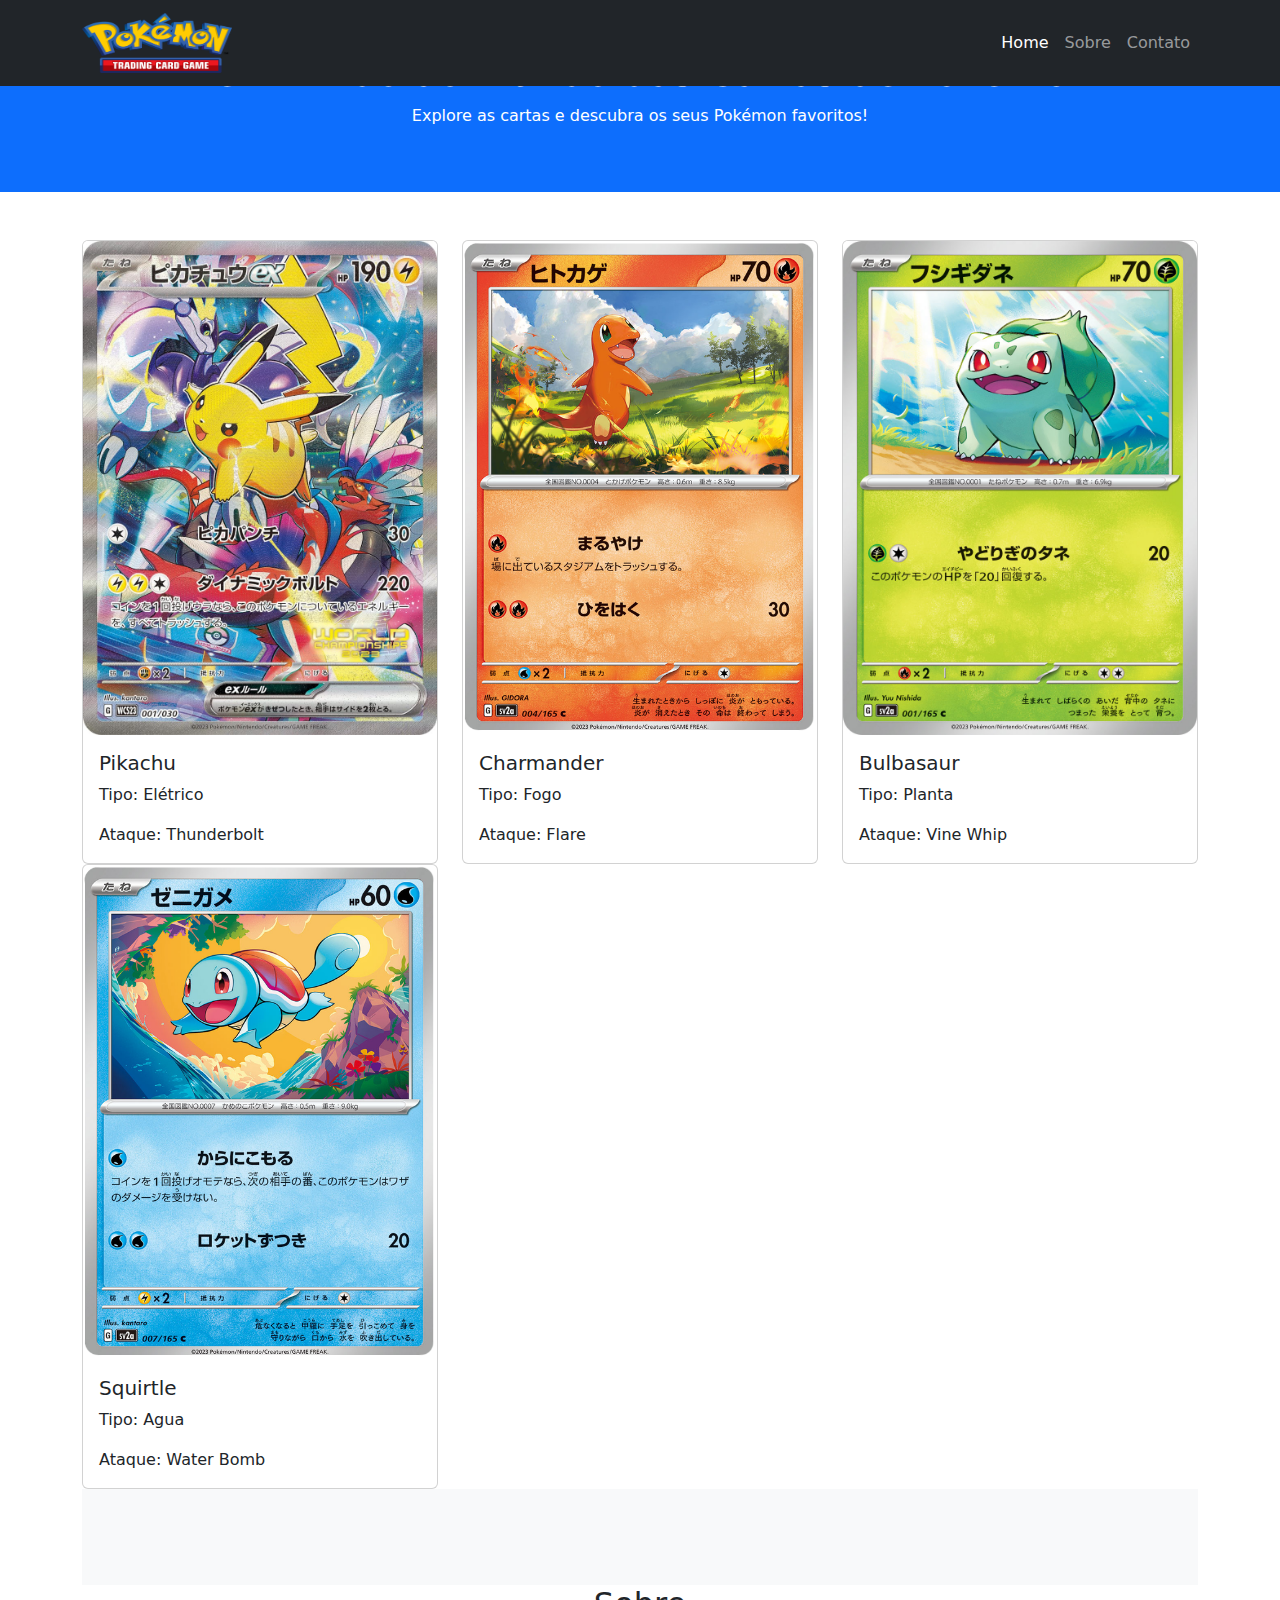
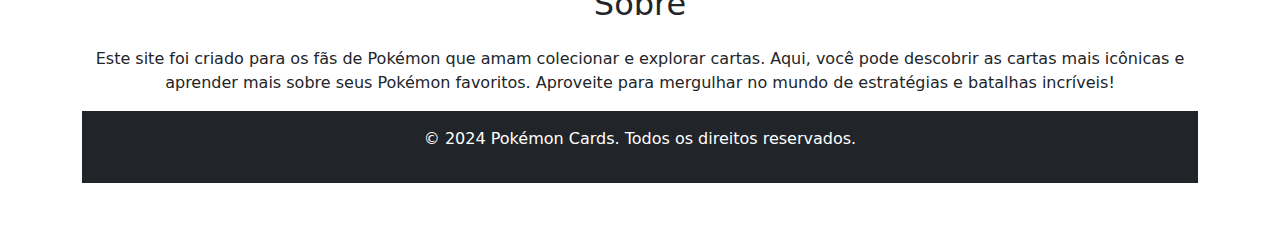
==== Projeto bootstrap/index.html @ de91c6cf "Add files via upload" ====
<!DOCTYPE html>
<html lang="pt-br">
<head>
  <meta charset="UTF-8">
  <meta name="viewport" content="width=device-width, initial-scale=1.0">
  <title>Cartas de Pokémon</title>
  <link href="https://cdn.jsdelivr.net/npm/bootstrap@5.3.0-alpha3/dist/css/bootstrap.min.css" rel="stylesheet">
</head>
<body>
  <!-- Navbar -->
  <nav class="navbar navbar-expand-lg navbar-dark bg-dark fixed-top">
    <div class="container">
      <a class="navbar-brand" href="#home">
        <img src="1280px-Pokémon_Trading_Card_Game_logo.svg-2512130793.png" width="150" height="60" alt="">
      </a>
      <button class="navbar-toggler" type="button" data-bs-toggle="collapse" data-bs-target="#navbarNav" aria-controls="navbarNav" aria-expanded="false" aria-label="Toggle navigation">
        <span class="navbar-toggler-icon"></span>
      </button>
      <div class="collapse navbar-collapse" id="navbarNav">
        <ul class="navbar-nav ms-auto">
          <li class="nav-item">
            <a class="nav-link active" href="#home">Home</a>
          </li>
          <li class="nav-item">
            <a class="nav-link" href="#sobre">Sobre</a>
          </li>
          <li class="nav-item">
            <a class="nav-link" href="#contato">Contato</a>
          </li>
        </ul>
      </div>
    </div>
  </nav>

  <!-- Cabeçalho -->
  <header class="bg-primary text-white text-center py-5">
    <h1>Bem-vindo ao Mundo das Cartas de Pokémon</h1>
    <p>Explore as cartas e descubra os seus Pokémon favoritos!</p>
  </header>

  <!-- selecao de cartas-->
  <div class="container my-5">
    <div class="row">
      <!-- carta 1 -->
      <div class="col-md-4">
        <div class="card">
          <a href="pikachu.html">
            <img src="pikachu\pikachu-ex-xy-promos-xy174-1470287814.jpg" class="card-img-top" alt="Pikachu">
          </a>
          <div class="card-body">
            <h5 class="card-title">Pikachu</h5>
            <p class="card-text">Tipo: Elétrico</p>
            <p class="card-text">Ataque: Thunderbolt</p>
          </div>
        </div>
      </div>
      <!-- carta 2 -->
      <div class="col-md-4">
        <div class="card">
            <a href="charmander.html">
                <img src="Charmander\charmander.png" class="card-img-top" alt="Charmander">
            </a>
          <div class="card-body">
            <h5 class="card-title">Charmander</h5>
            <p class="card-text">Tipo: Fogo</p>
            <p class="card-text">Ataque: Flare</p>
          </div>
        </div>
      </div>
      <!-- carta 3 -->
      <div class="col-md-4">
        <div class="card">
          <a href="bulbasoar.html">
            <img src="bulbasour\Bulbasaur.CG.46-3924616127.png" class="card-img-top" alt="Bulbasaur">
          </a>
          <div class="card-body">
            <h5 class="card-title">Bulbasaur</h5>
            <p class="card-text">Tipo: Planta</p>
            <p class="card-text">Ataque: Vine Whip</p>
          </div>
        </div>
      </div>
      <!-- carta 4 -->
      <div class="col-md-4">
        <div class="card">
          <a href="squirtle.html">
            <img src="squirtle\Squirtle.png" class="card-img-top" alt="Squirtle">
          </a>
          <div class="card-body">
            <h5 class="card-title">Squirtle</h5>
            <p class="card-text">Tipo: Agua</p>
            <p class="card-text">Ataque: Water Bomb</p>
          </div>
        </div>
    </div>
  </div>
  <!--seção sobre-->
  <section id="sobre" class="bg-light py-5"></section>
    <div class="container">
      <h2 class="text-center mb-4">Sobre</h2>
      <p class="text-center">
        Este site foi criado para os fãs de Pokémon que amam colecionar e explorar cartas. 
        Aqui, você pode descobrir as cartas mais icônicas e aprender mais sobre seus Pokémon favoritos.
        Aproveite para mergulhar no mundo de estratégias e batalhas incríveis!
      </p>
    </div>
  </section>

  <!-- Direito do pokemon, vai que a nintendo me processa -->
  <footer class="bg-dark text-white text-center py-3">
    <p>&copy; 2024 Pokémon Cards. Todos os direitos reservados.</p>
  </footer>

  <script src="https://cdn.jsdelivr.net/npm/bootstrap@5.3.0-alpha3/dist/js/bootstrap.bundle.min.js"></script>
</body>
</html>
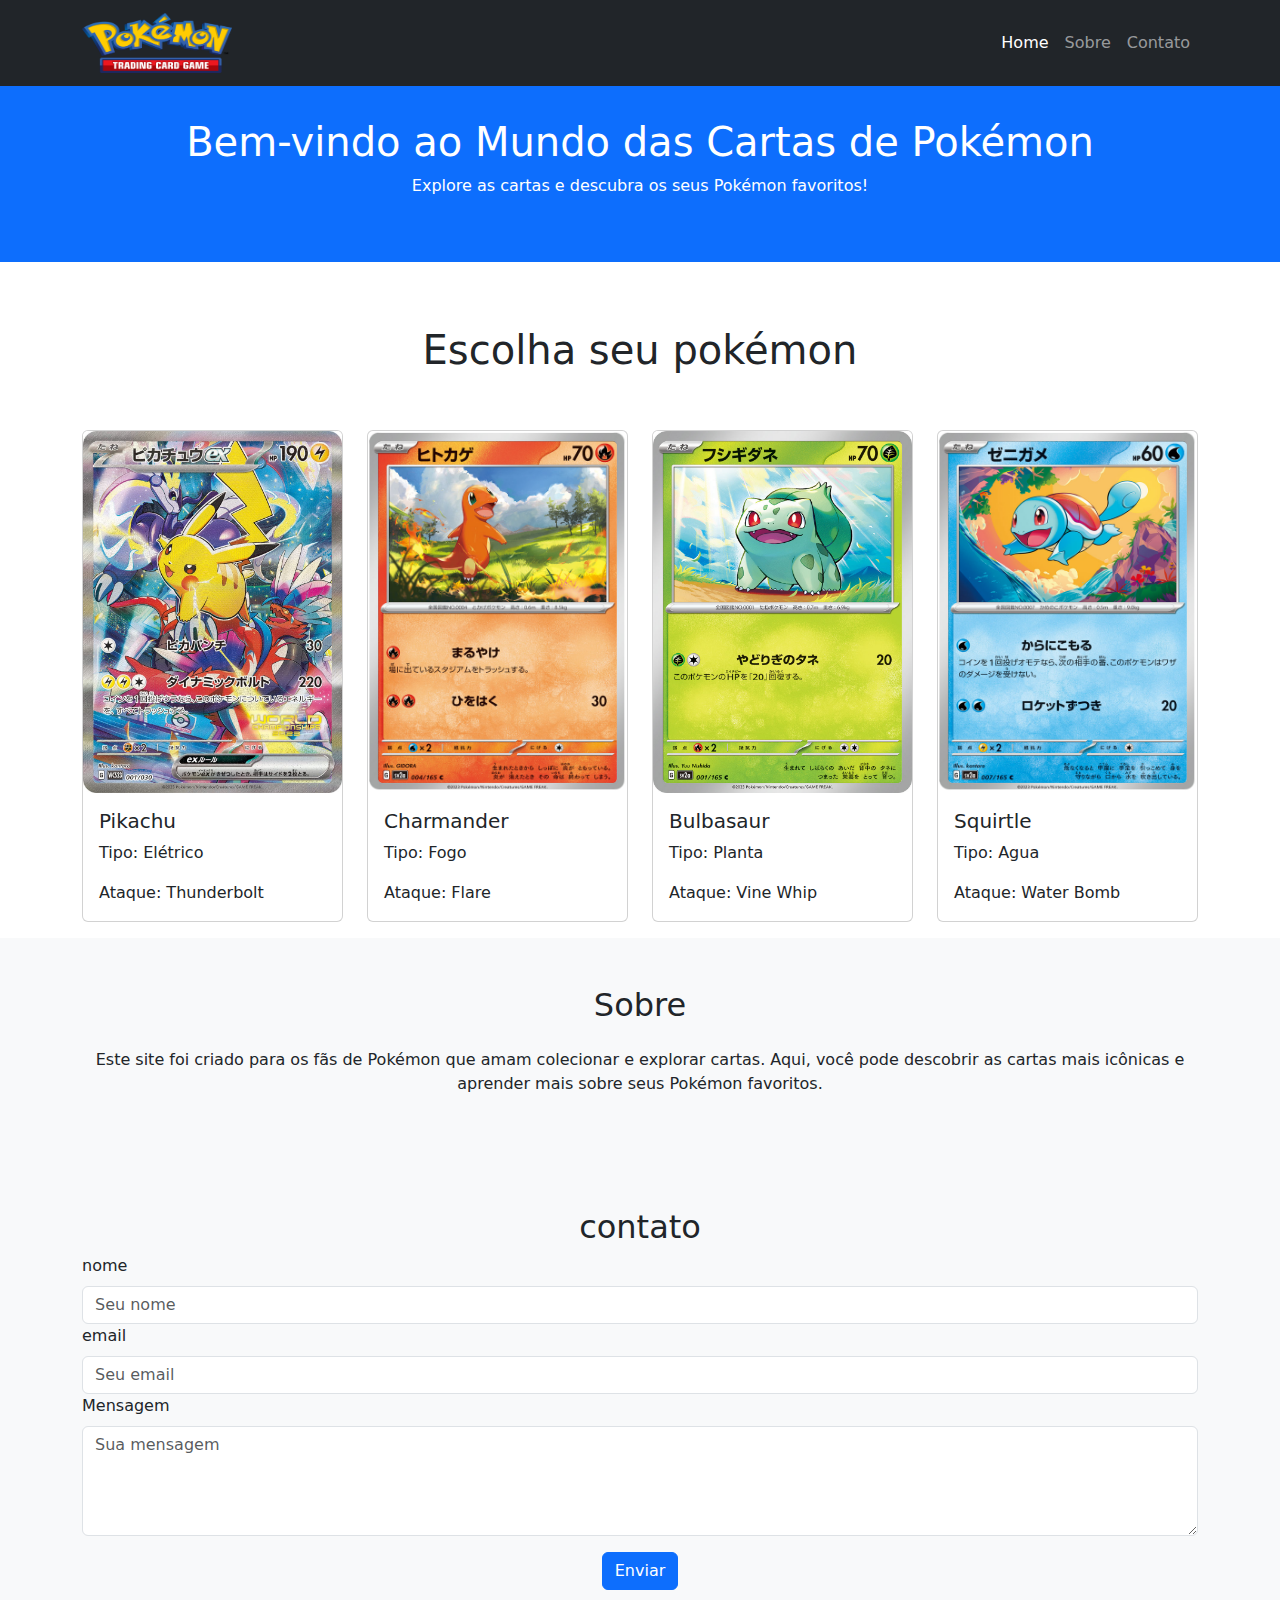
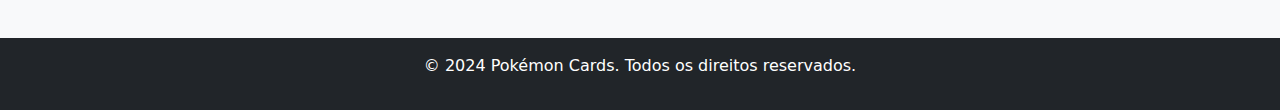
==== commit cd304009: "Add files via upload" ====
--- a/Projeto bootstrap/index.html
+++ b/Projeto bootstrap/index.html
@@ -5,6 +5,7 @@
   <meta name="viewport" content="width=device-width, initial-scale=1.0">
   <title>Cartas de Pokémon</title>
   <link href="https://cdn.jsdelivr.net/npm/bootstrap@5.3.0-alpha3/dist/css/bootstrap.min.css" rel="stylesheet">
+  <link href="style.css" rel="stylesheet">
 </head>
 <body>
   <!-- Navbar -->
@@ -33,16 +34,19 @@
   </nav>
 
   <!-- Cabeçalho -->
-  <header class="bg-primary text-white text-center py-5">
+  <header class="bg-primary text-white text-center py-5" id="home">
     <h1>Bem-vindo ao Mundo das Cartas de Pokémon</h1>
     <p>Explore as cartas e descubra os seus Pokémon favoritos!</p>
   </header>
 
   <!-- selecao de cartas-->
-  <div class="container my-5">
+  <div class="container my-3">
     <div class="row">
+        <header class="text-center py-5" id="home">
+            <h1>Escolha seu pokémon</h1>
+          </header>
       <!-- carta 1 -->
-      <div class="col-md-4">
+      <div class="col-md-3">
         <div class="card">
           <a href="pikachu.html">
             <img src="pikachu\pikachu-ex-xy-promos-xy174-1470287814.jpg" class="card-img-top" alt="Pikachu">
@@ -55,7 +59,7 @@
         </div>
       </div>
       <!-- carta 2 -->
-      <div class="col-md-4">
+      <div class="col-md-3">
         <div class="card">
             <a href="charmander.html">
                 <img src="Charmander\charmander.png" class="card-img-top" alt="Charmander">
@@ -68,7 +72,7 @@
         </div>
       </div>
       <!-- carta 3 -->
-      <div class="col-md-4">
+      <div class="col-md-3">
         <div class="card">
           <a href="bulbasoar.html">
             <img src="bulbasour\Bulbasaur.CG.46-3924616127.png" class="card-img-top" alt="Bulbasaur">
@@ -81,7 +85,7 @@
         </div>
       </div>
       <!-- carta 4 -->
-      <div class="col-md-4">
+      <div class="col-md-3">
         <div class="card">
           <a href="squirtle.html">
             <img src="squirtle\Squirtle.png" class="card-img-top" alt="Squirtle">
@@ -92,17 +96,42 @@
             <p class="card-text">Ataque: Water Bomb</p>
           </div>
         </div>
+        </div>
     </div>
   </div>
   <!--seção sobre-->
-  <section id="sobre" class="bg-light py-5"></section>
+  <section id="sobre" class="bg-light py-5">
     <div class="container">
       <h2 class="text-center mb-4">Sobre</h2>
       <p class="text-center">
         Este site foi criado para os fãs de Pokémon que amam colecionar e explorar cartas. 
         Aqui, você pode descobrir as cartas mais icônicas e aprender mais sobre seus Pokémon favoritos.
-        Aproveite para mergulhar no mundo de estratégias e batalhas incríveis!
       </p>
+    </div>
+  </section>
+
+  <!--seção contato-->
+  <section id="contato" class="bg-light py-5">
+    <div class="container">
+        <h2 class="text-center">contato</h2>
+        <form>
+            <div>
+                <label for="nome" class="form-label">nome</label>
+                <input type="text" class="form-control" id="nome" placeholder="Seu nome">
+            </div>
+            <div>
+                <label for="email" class="form-label">email</label>
+                <input type="text" class="form-control" id="nome" placeholder="Seu email">
+            </div>
+            <div>
+                    <label for="mensagem" class="form-label">Mensagem</label>
+                    <textarea class="form-control" id="mensagem" rows="4" placeholder="Sua mensagem"></textarea>
+            </div>
+            <p></p>
+            <div class="text-center">
+                <button type="submit" class="btn btn-primary">Enviar</button>
+            </div>
+        </form>
     </div>
   </section>
 
--- a/Projeto bootstrap/style.css
+++ b/Projeto bootstrap/style.css
@@ -0,0 +1,11 @@
+body{
+    padding-top: 70px;
+}
+.card {
+    transition: transform 0.3s ease, box-shadow 0.3s ease;
+  }
+  
+  .card:hover {
+    transform: scale(1.05);
+    box-shadow: 0 8px 16px rgba(0, 0, 0, 0.2);
+  }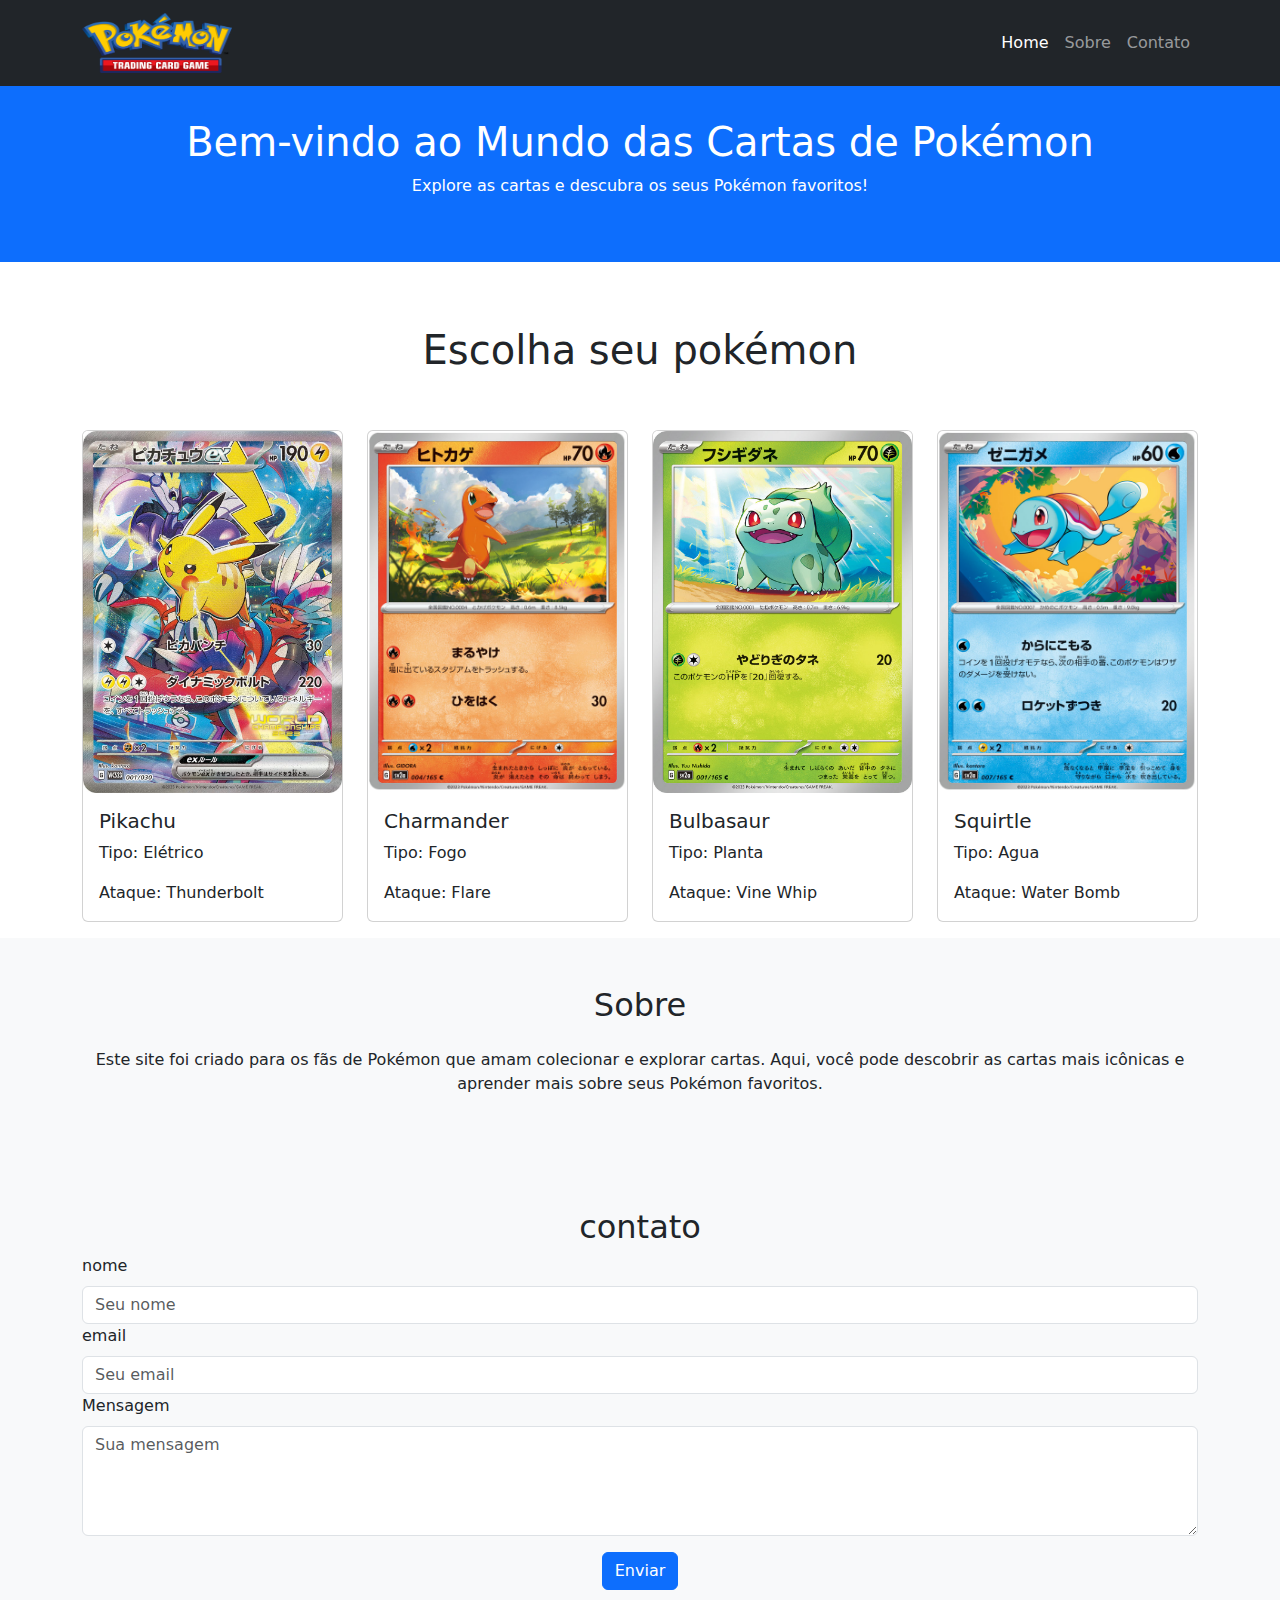
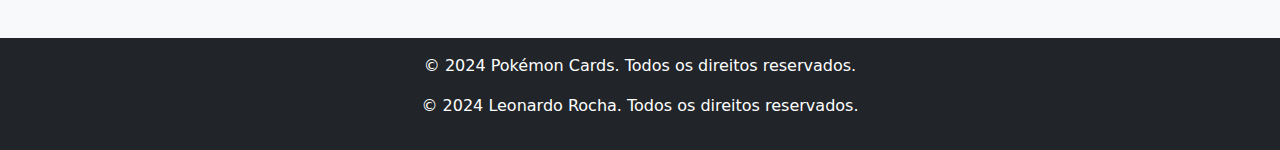
==== commit 6535a7a3: "Add files via upload" ====
--- a/Projeto bootstrap/index.html
+++ b/Projeto bootstrap/index.html
@@ -138,6 +138,7 @@
   <!-- Direito do pokemon, vai que a nintendo me processa -->
   <footer class="bg-dark text-white text-center py-3">
     <p>&copy; 2024 Pokémon Cards. Todos os direitos reservados.</p>
+    <p>&copy; 2024 Leonardo Rocha. Todos os direitos reservados.</p>
   </footer>
 
   <script src="https://cdn.jsdelivr.net/npm/bootstrap@5.3.0-alpha3/dist/js/bootstrap.bundle.min.js"></script>
